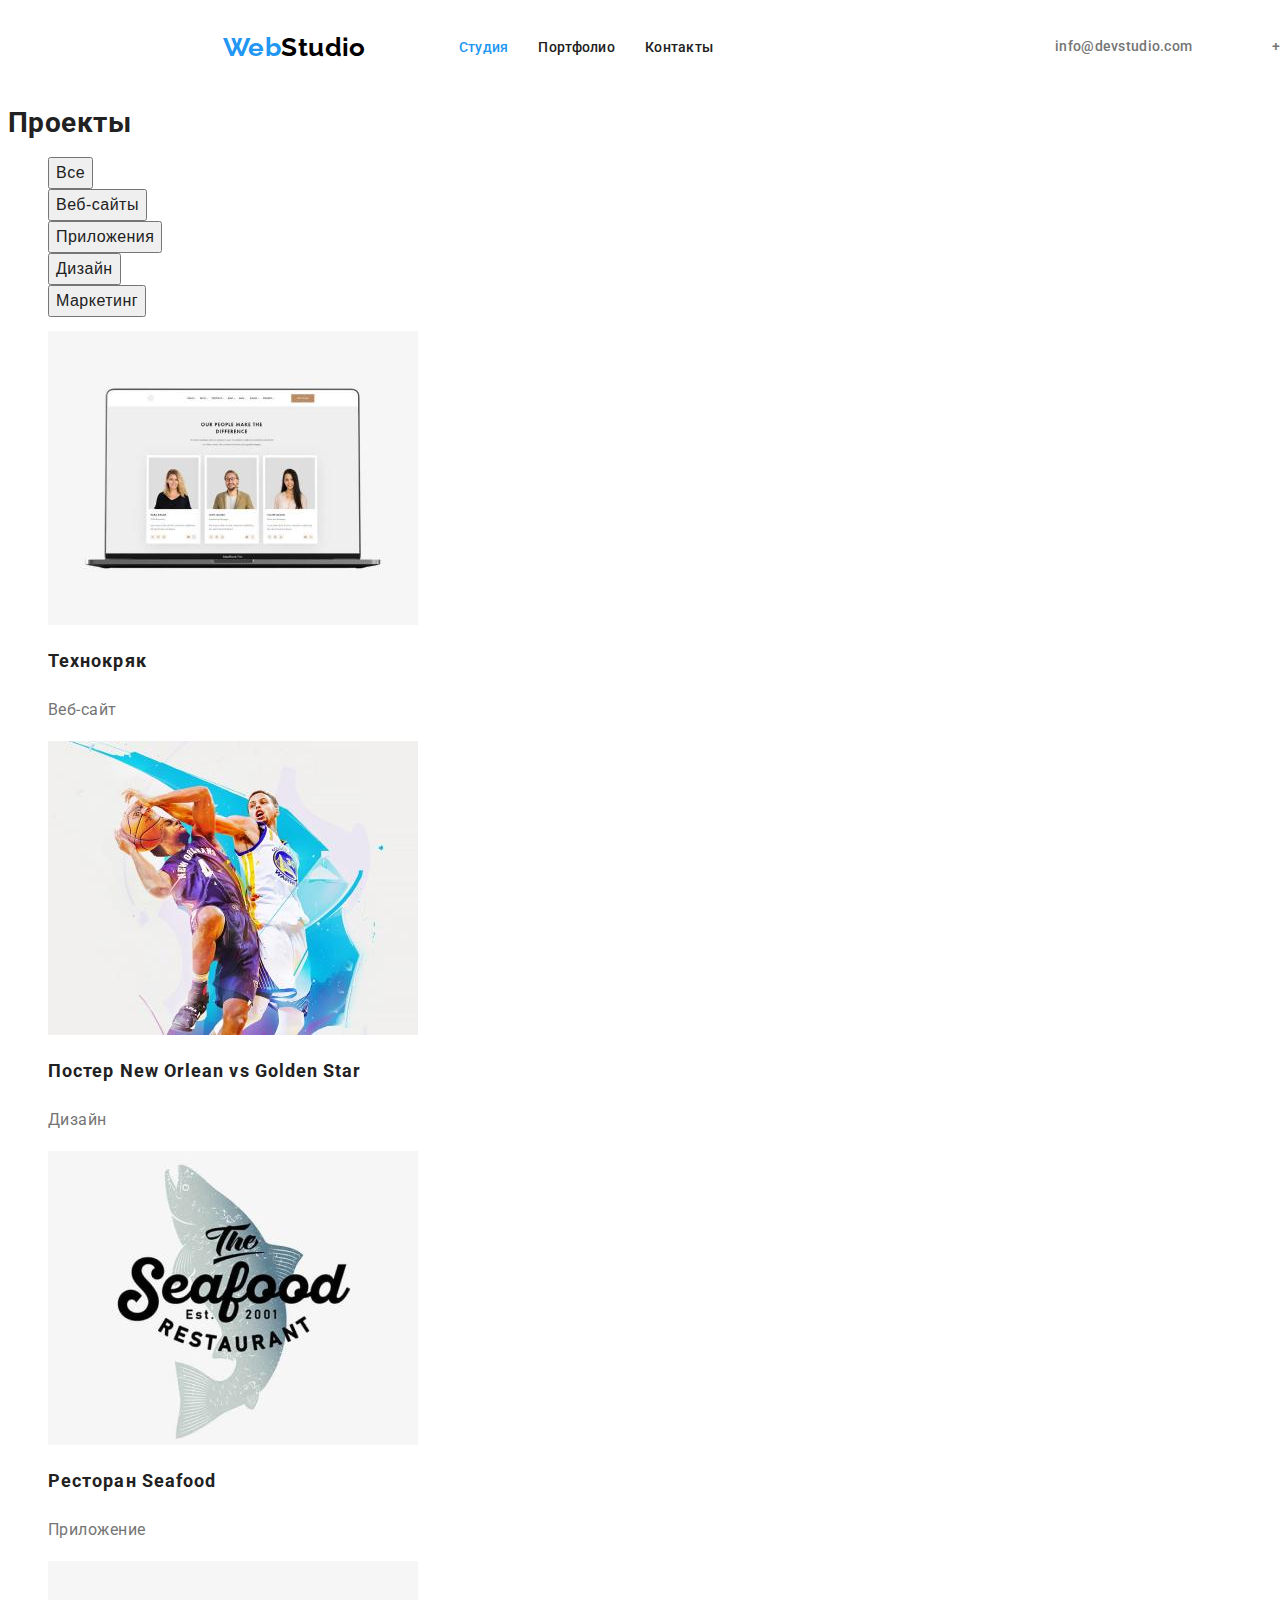
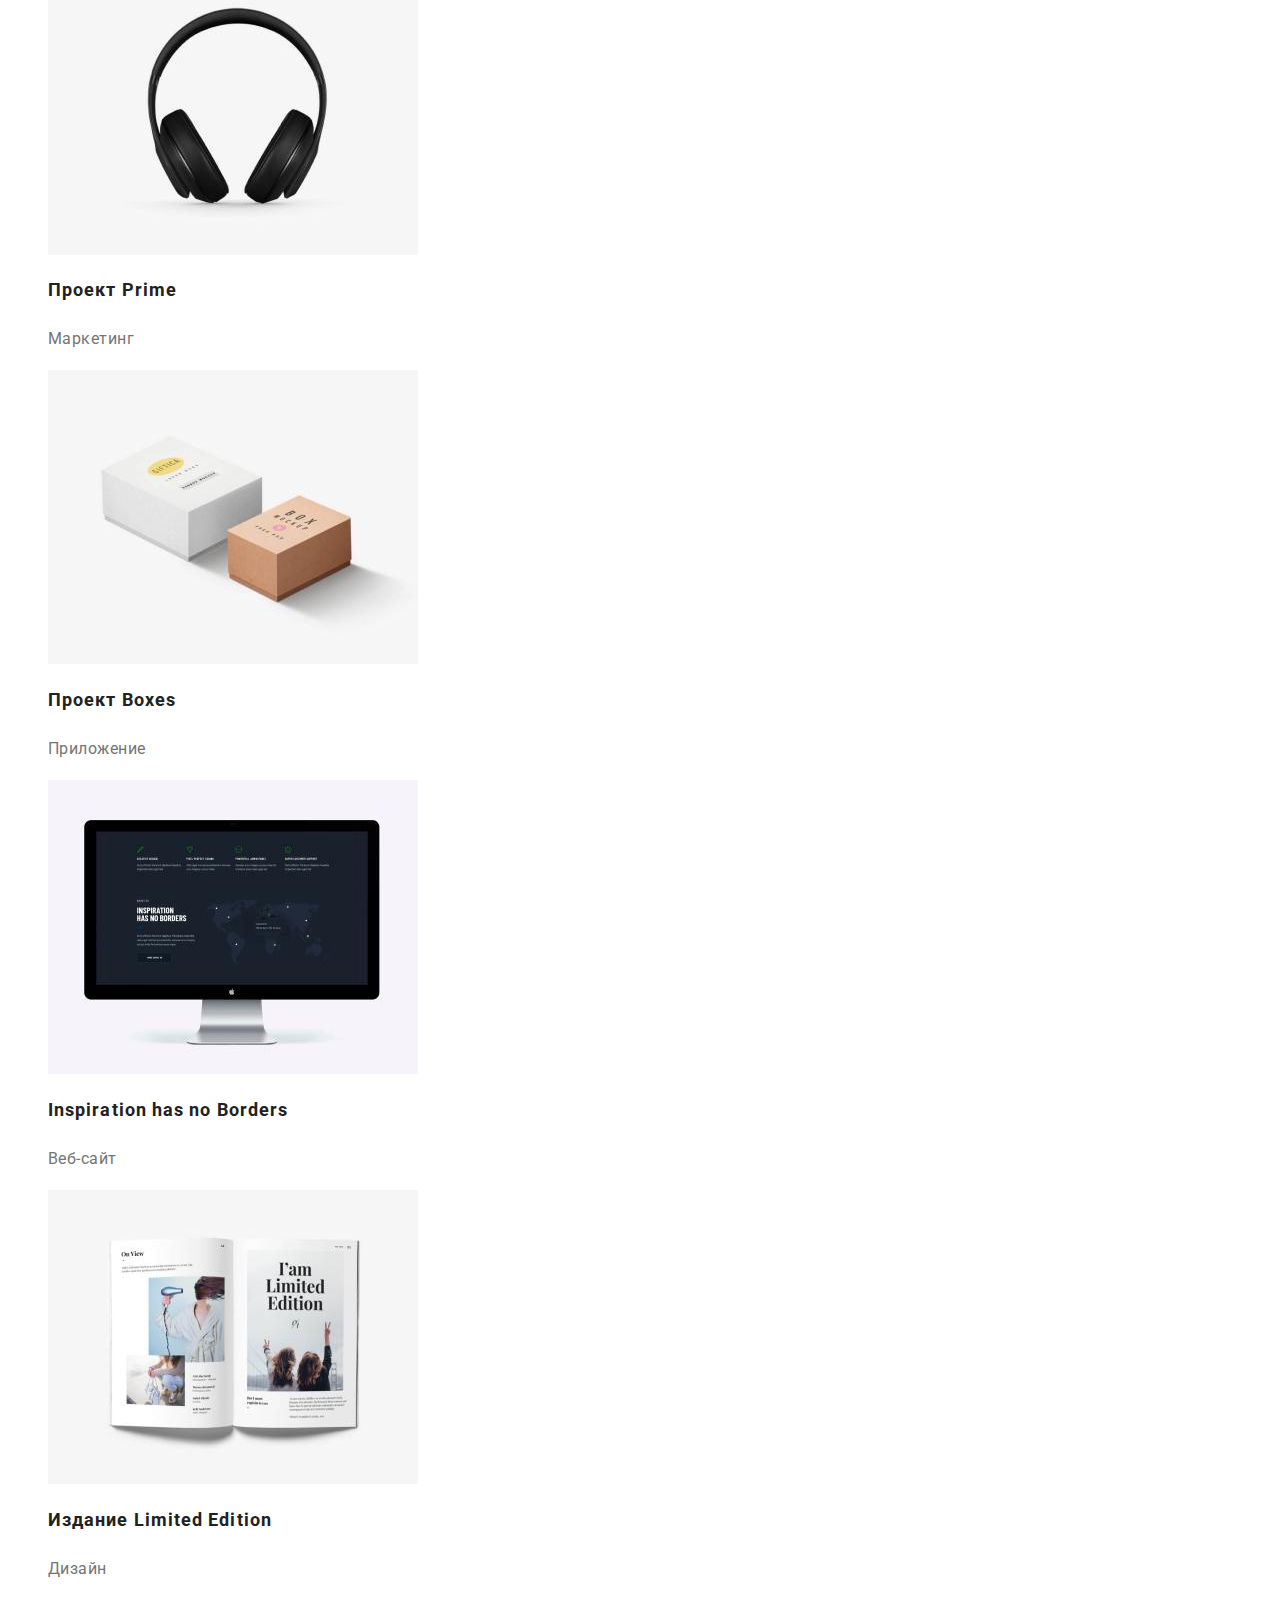
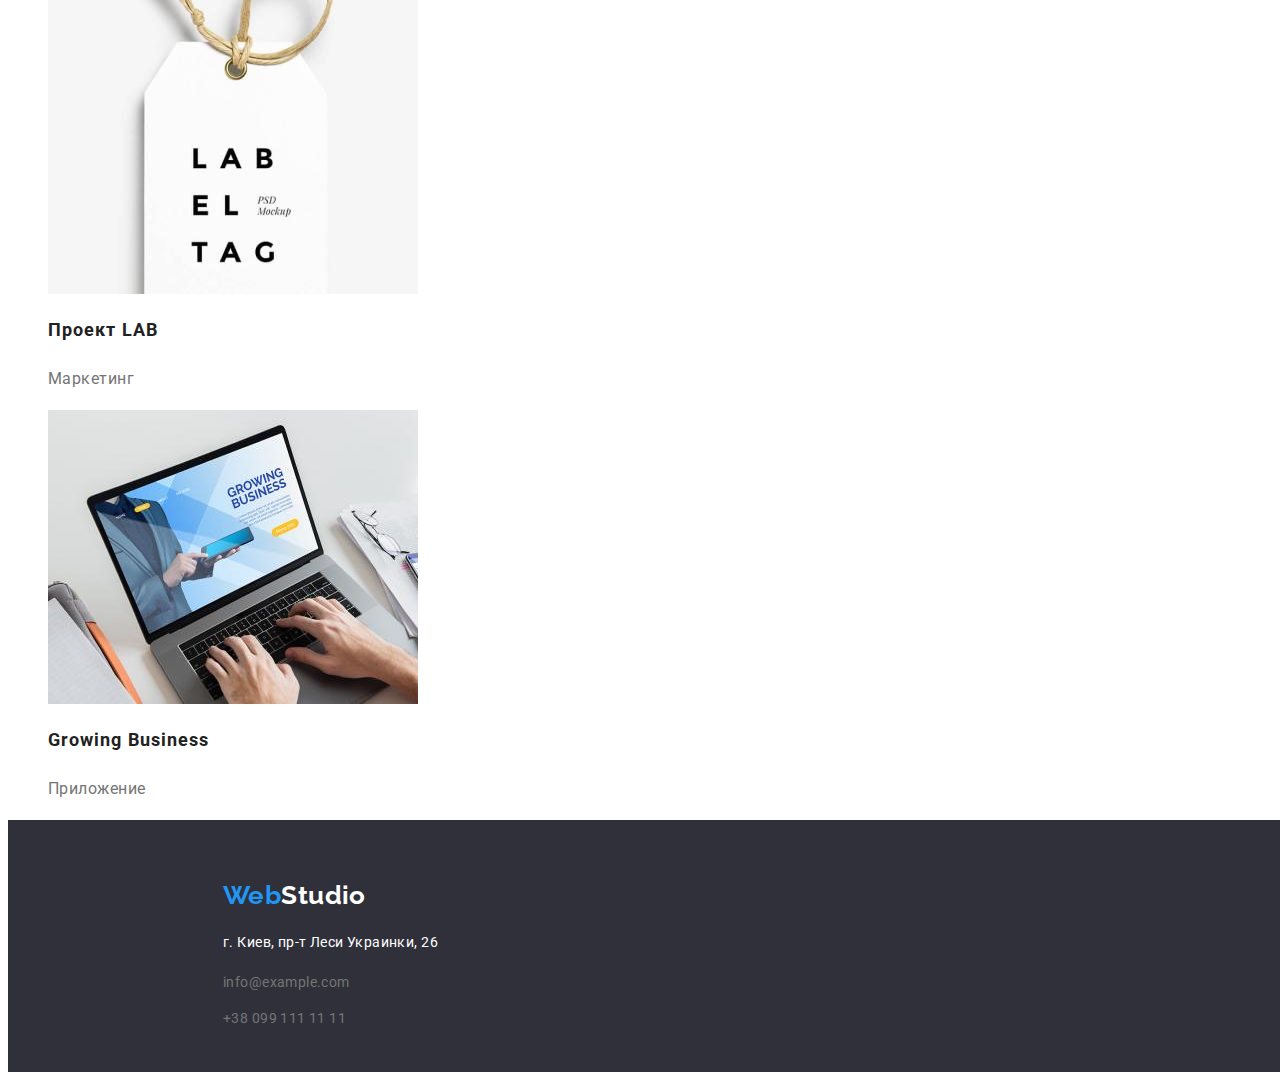
==== portfolio.html @ 612ca6df "Стилизует страницу Студия" ====
<!DOCTYPE html>
<html lang="ru">
  <head>
    <meta charset="UTF-8" />
    <meta http-equiv="X-UA-Compatible" content="IE=edge" />
    <meta name="viewport" content="width=device-width, initial-scale=1.0" />
    <title>Document</title>
    <link
      href="https://fonts.googleapis.com/css2?family=Raleway:wght@700&family=Roboto:wght@400;500;700;900&display=swap"
      rel="stylesheet"
    />
    <link rel="stylesheet" href="./css/styles.css" />
  </head>

  <body>
    <!--Шапка-->
    <header class="header">
      <div class="container">
        <nav class="nav-container">
          <a class="logo logo-header" href="./index.html"> Web<span>Studio</span></a>
          <ul class="site-nav">
            <li class="item">
              <a style="color: #2196f3" href="./index.html" class="link-nav">Студия</a>
            </li>
            <li class="item"><a href="./portfolio.html" class="link-nav">Портфолио</a></li>
            <li class="item"><a href="" class="link-nav">Контакты</a></li>
          </ul>
        </nav>

        <ul class="link">
          <li class="item">
            <a href="mailto:info@devstudio.com" class="address">info@devstudio.com</a>
          </li>
          <li class="item"><a href="tel:+380961111111" class="address">+38 096 111 11 11</a></li>
        </ul>
      </div>
    </header>

    <main>
      <!-- Тело -->
      <section class="project-buttons">
        <h1>Проекты</h1>
        <ul class="buttons-list">
          <li><button type="button" class="button">Все</button></li>
          <li><button type="button" class="button">Веб-сайты</button></li>
          <li><button type="button" class="button">Приложения</button></li>
          <li><button type="button" class="button">Дизайн</button></li>
          <li><button type="button" class="button">Маркетинг</button></li>
        </ul>

        <ul class="project-list">
          <li>
            <a href=""
              ><img src="./images/technokryak.jpg" alt="ноутбук" width="370" />
              <h2 class="title">Технокряк</h2>
              <p class="meaning">Веб-сайт</p>
            </a>
          </li>
          <li>
            <a href=""
              ><img src="./images/poster.jpg" alt="баскетболисты" width="370" />
              <h2 class="title">Постер New Orlean vs Golden Star</h2>
              <p class="meaning">Дизайн</p>
            </a>
          </li>
          <li>
            <a href=""
              ><img src="./images/restorant-seafood.jpg" alt="логотип Seafood" width="370" />
              <h2 class="title">Ресторан Seafood</h2>
              <p class="meaning">Приложение</p>
            </a>
          </li>
          <li>
            <a href=""
              ><img src="./images/project-prime.jpg" alt="наушники" width="370" />
              <h2 class="title">Проект Prime</h2>
              <p class="meaning">Маркетинг</p>
            </a>
          </li>
          <li>
            <a href=""
              ><img src="./images/project-boxes.jpg" alt="две коробочки" width="370" />
              <h2 class="title">Проект Boxes</h2>
              <p class="meaning">Приложение</p>
            </a>
          </li>
          <li>
            <a href=""
              ><img src="./images/inspiration-has-no-borders.jpg" alt="iMac" width="370" />
              <h2 class="title">Inspiration has no Borders</h2>
              <p class="meaning">Веб-сайт</p>
            </a>
          </li>
          <li>
            <a href=""
              ><img src="./images/limited-edition.jpg" alt="книжка" width="370" />
              <h2 class="title">Издание Limited Edition</h2>
              <p class="meaning">Дизайн</p>
            </a>
          </li>
          <li>
            <a href=""
              ><img src="./images/project-lab.jpg" alt="бирка на шнурке" width="370" />
              <h2 class="title">Проект LAB</h2>
              <p class="meaning">Маркетинг</p>
            </a>
          </li>
          <li>
            <a href=""
              ><img src="./images/growing-business.jpg" alt="работа на ноутбуке" width="370" />
              <h2 class="title">Growing Business</h2>
              <p class="meaning">Приложение</p>
            </a>
          </li>
        </ul>
      </section>
    </main>

    <!--Футер-->
    <footer class="footer">
      <div class="container">
        <a class="logo-footer" href="./index.html"> Web<span>Studio</span></a>
        <address>
          <ul class="footer-address">
            <li class="link-footer">
              <a
                href="https://www.google.com.ua/maps/place/%D0%B1%D1%83%D0%BB.+%D0%9B%D0%B5%D1%81%D0%B8+%D0%A3%D0%BA%D1%80%D0%B0%D0%B8%D0%BD%D0%BA%D0%B8,+26,+%D0%9A%D0%B8%D0%B5%D0%B2,+02000/@50.4265294,30.5389544,17z/data=!4m13!1m7!3m6!1s0x40d4cf0e033ecbe9:0x57a4dffefec77da0!2z0LHRg9C7LiDQm9C10YHQuCDQo9C60YDQsNC40L3QutC4LCAyNiwg0JrQuNC10LIsIDAyMDAw!3b1!8m2!3d50.4265807!4d30.5383859!3m4!1s0x40d4cf0e033ecbe9:0x57a4dffefec77da0!8m2!3d50.4265807!4d30.5383859?hl=ru&authuser=0"
                class="address-link"
                >г. Киев, пр-т Леси Украинки, 26
              </a>
            </li>
            <li class="link-footer">
              <a href="mailto:info@example.com" class="address">info@example.com</a>
            </li>
            <li class="link-footer">
              <a href="tel:+380991111111" class="address">+38 099 111 11 11</a>
            </li>
          </ul>
        </address>
      </div>
    </footer>
  </body>
</html>
---- css/styles.css ----
/* Prymery background color #e5e5e5 */
/* secondary background color #F5F4FA */
/* Titltle color #212121*/
/* Secondary color #757575 */
/* acсent color #2196F3 */
/* color white #ffffff */

:root {
  --background-color: #ffffff;
  --secondary-background-color: #f5f4fa;
  --background-footer-color: #2f303a;
  --title-color: #212121;
  --secondary-text-color: #757575;
  --accent-color: #2196f3;
  --black-logo-color: #000000;
}

body {
  width: 1600px;

  background-color: var(--background-color);
  color: var(--title-color);
  font-family: Roboto, sans-serif;
  font-size: 14px;
  letter-spacing: 0.03em;
}

ul {
  list-style: none;
}
a {
  text-decoration: none;
}
.container {
  width: 1200px;
  height: 100%;
  margin-right: auto;
  margin-left: auto;
}

/* Шапка */
.header {
  background-color: var(--background-color);
}
.header .container {
  display: flex;
  align-items: center;
}
.nav-container {
  display: flex;
}

.logo,
.logo-footer {
  color: var(--accent-color);
  font-family: Raleway;
  font-style: normal;
  font-weight: bold;
  font-size: 26px;
  line-height: 1.19;
}
.logo-header {
  display: block;
  margin: 24px 0 24px 15px;
}
.logo span {
  color: var(--black-logo-color);
}

/* Ссылки */
.site-nav {
  display: flex;
  align-items: center;
  padding: 0;
  margin-left: 93px;
}

/* Алтернативный вариант: .site-nav .item + .item { 
  margin-left 50px}
  применится margin-left
  только к тем, у кого есть сосед сверху в списке
  */

/* Применяется ко всему списку кроме последнего */
.site-nav .item:not(:last-child) {
  margin-right: 50px;
}
.site-nav .link-nav {
  color: var(--title-color);
  font-weight: 500;
  font-size: 14px;
  line-height: 1.14;
  letter-spacing: 0.02em;
}
.site-nav .link-nav:hover,
.site-nav .link-nav:focus {
  color: var(--accent-color);
}

/* Контакты */
.link {
  display: flex;
  padding-left: 0px;
  margin-left: auto;
  margin-right: 15px;
}

.link .item + .item {
  margin-left: 50px;
}

.link .address {
  display: block;
  color: var(--secondary-text-color);
  font-weight: 500;
  font-size: 14px;
  line-height: 1.14;
  letter-spacing: 0.02em;
}
.link .address:hover,
.link .address:focus {
  color: var(--accent-color);
}

/* Main СТУДИЯ */

/* Герой */
.hero {
  background-color: var(--background-footer-color);
  height: 600px;
}

.hero-text {
  display: block;
  margin: 0;
  padding-top: 200px;
  color: var(--background-color);
  font-weight: 900;
  font-size: 44px;
  line-height: 1.36;
  text-align: center;
  letter-spacing: 0.06em;
  text-transform: uppercase;
}
.hero .button {
  display: block;
  border: 0;
  padding: 10px 29px 10px 29px;
  margin-top: 30px;
  margin-left: auto;
  margin-right: auto;
  border-radius: 4px;
  background-color: var(--accent-color);
  color: var(--background-color);
  font-weight: bold;
  font-size: 16px;
  line-height: 1.87;
  display: flex;
  align-items: center;
  text-align: center;
  letter-spacing: 0.06em;
  cursor: pointer;
}

/* Особенности */
.peculiarities .container {
  display: flex;
  flex-wrap: wrap;
}
.hidden-title {
  margin-left: auto;
  margin-right: auto;
}
.container .card-set {
  display: flex;
  padding: 0;
  margin-left: 15px;
  margin-right: 15px;
  margin-top: 0;
  margin-bottom: 0;
}
.container .item:not(:last-child) {
  margin-right: 30px;
}

.peculiarities .peculiarities-title {
  color: var(--title-color);
  font-weight: bold;
  line-height: 1.14;
  text-transform: uppercase;
}
.peculiarities .peculiarities-description {
  color: var(--secondary-text-color);
  line-height: 1.71;
}

/* Чем мы занимаемся */

.our-work .container {
  display: flex;
  flex-wrap: wrap;
  margin-top: 94px;
}
.container .work-card {
  display: flex;
  padding: 0;
  margin: 0 15px 0 15px;
}
.title-work {
  margin: 0;
  margin-left: auto;
  margin-right: auto;
}
.work-card .item {
  margin-top: 50px;
}
.work-card .item:not(:last-child) {
  margin-right: 30px;
}
.our-work .title-work,
.our-team .title {
  color: var(--title-color);
  font-weight: bold;
  font-size: 36px;
  line-height: 1.16;
  text-align: center;
}
/* Наша команда */
.our-team {
  height: 648px;
  background-color: var(--secondary-background-color);
}

.our-team .container {
  margin-top: 94px;
  display: flex;
  flex-wrap: wrap;
}
.container .title {
  padding-top: 94px;
  margin: 0;
  margin-left: auto;
  margin-right: auto;
}
.container .team-card {
  display: flex;
  padding: 0;
  margin: 50px 15px 0 15px;
}
.team-card .item:not(:last-child) {
  margin-right: 30px;
}
.our-team .name {
  color: var(--title-color);
  font-weight: 500;
  font-size: 16px;
  line-height: 1.18;
  text-align: center;
}
.our-team .position {
  color: var(--secondary-text-color);
  font-size: 16px;
  line-height: 1.18;
  text-align: center;
}

/* Main  ПОРТФОЛИО */
.buttons-list .button {
  color: var(--title-color);
  font-weight: 500;
  font-size: 16px;
  line-height: 1.62;
  text-align: center;
  letter-spacing: 0.03em;
  cursor: pointer;
}
.buttons-list .button:hover,
.buttons-list .button:focus {
  background-color: var(--accent-color);
  color: var(--white-color);
}
.project-list .title {
  color: var(--title-color);
  font-weight: bold;
  font-size: 18px;
  line-height: 2;
  letter-spacing: 0.06em;
}
.project-list .meaning {
  color: var(--secondary-text-color);
  font-size: 16px;
  line-height: 1.87;
  letter-spacing: 0.03em;
}
/* Футер */

footer {
  height: 252px;
  background-color: var(--background-footer-color);
}

.logo-footer {
  display: block;
  padding-top: 60px;
  margin-top: 0;
  margin-left: 15px;
  margin-right: auto;
}
.footer-address {
  padding: 0;
  margin-top: 20px;
  margin-left: 15px;
  margin-right: 0;
  margin-bottom: 60px;
}
.footer-address .link-footer:not(:first-child) {
  padding-top: 20px;
}

.logo-footer span {
  color: var(--background-color);
}
.address-link {
  color: var(--background-color);
  font-style: normal;
  line-height: 1.71;
}
.address-link:hover,
.address-link:focus {
  color: var(--accent-color);
}
.footer .address {
  color: var(--secondary-text-color);
  font-style: normal;
  line-height: 1.71px;
}
.footer .address:hover,
.footer .address:focus {
  color: var(--accent-color);
}
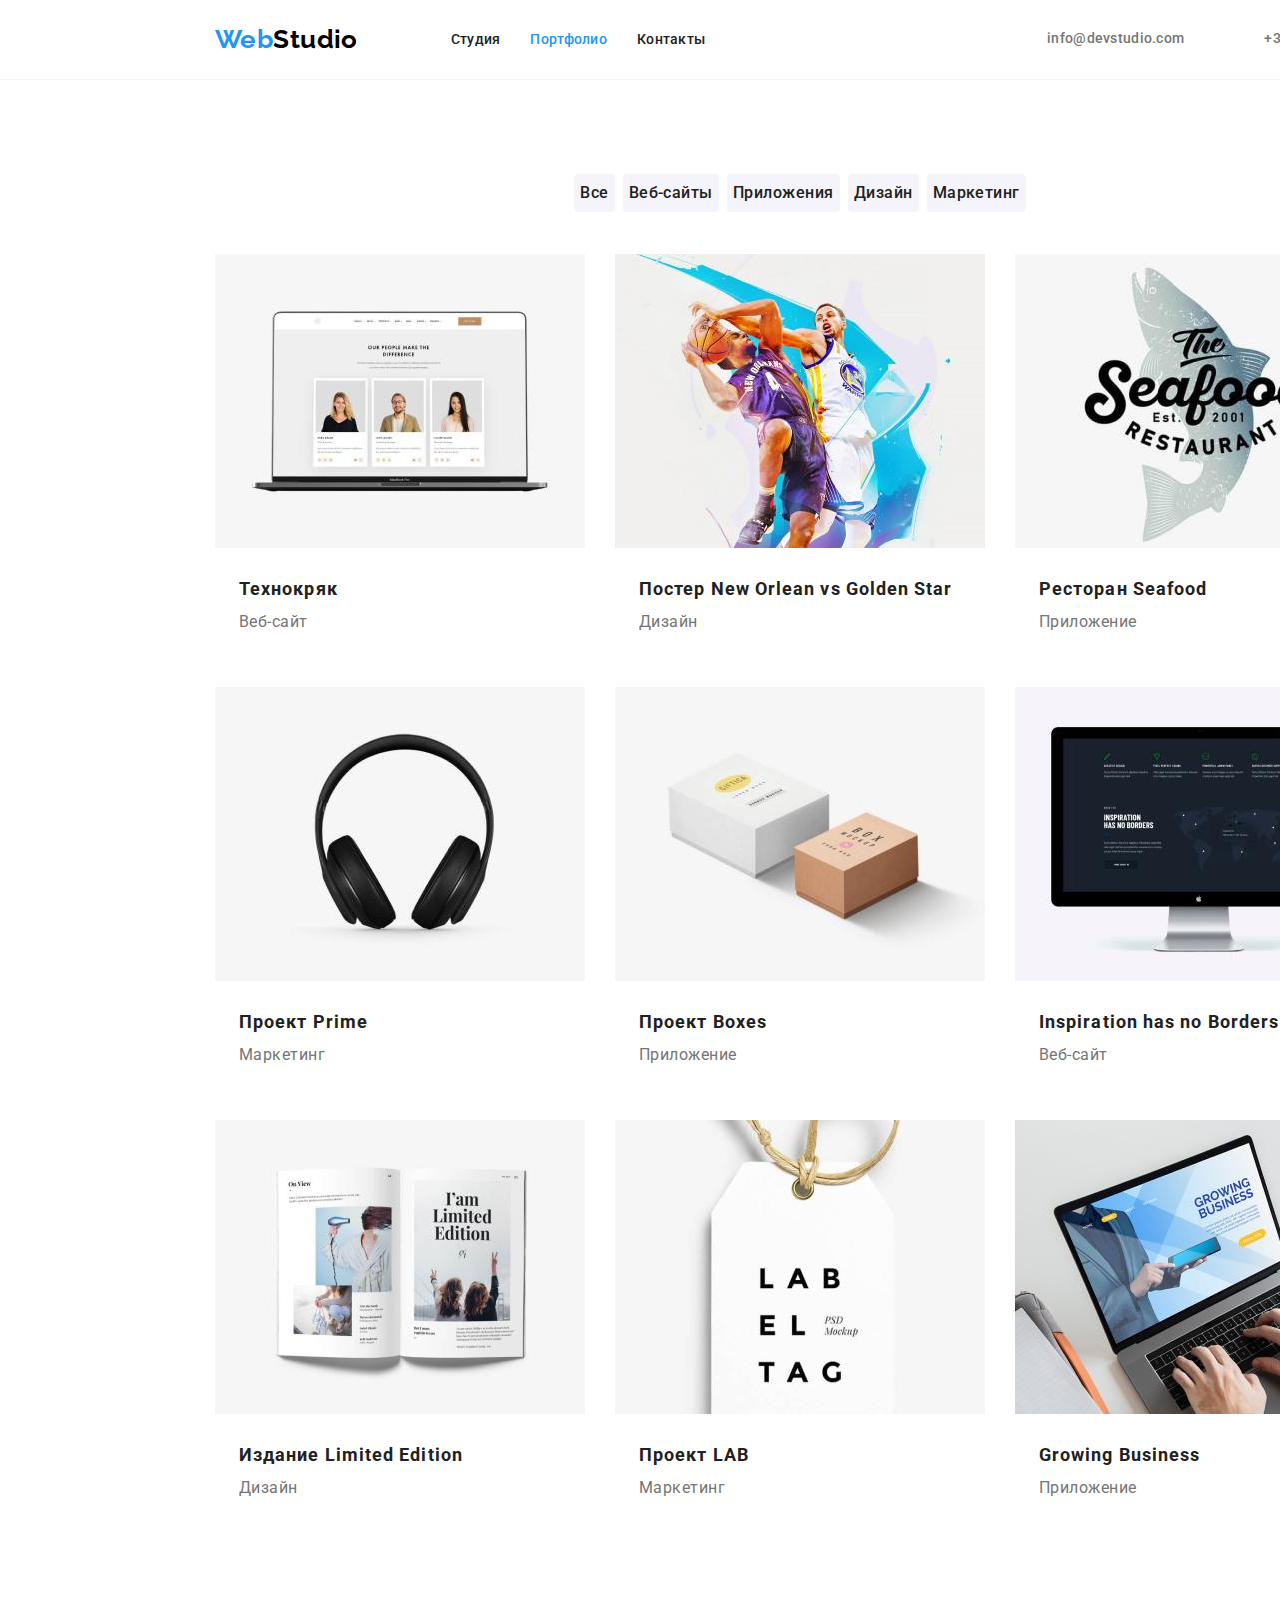
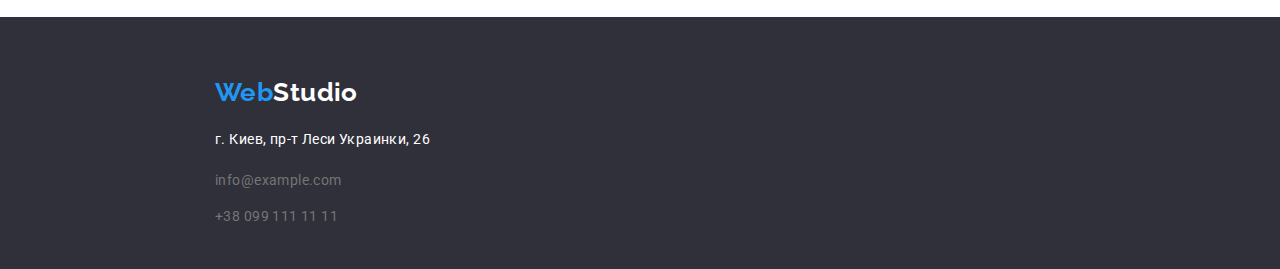
==== commit 65bdee2d: "Добавляет стили на странице Портфолио" ====
--- a/portfolio.html
+++ b/portfolio.html
@@ -8,6 +8,10 @@
     <link
       href="https://fonts.googleapis.com/css2?family=Raleway:wght@700&family=Roboto:wght@400;500;700;900&display=swap"
       rel="stylesheet"
+    />
+    <link
+      rel="stylesheet"
+      href="https://cdnjs.cloudflare.com/ajax/libs/modern-normalize/1.0.0/modern-normalize.min.css"
     />
     <link rel="stylesheet" href="./css/styles.css" />
   </head>
@@ -20,9 +24,11 @@
           <a class="logo logo-header" href="./index.html"> Web<span>Studio</span></a>
           <ul class="site-nav">
             <li class="item">
-              <a style="color: #2196f3" href="./index.html" class="link-nav">Студия</a>
+              <a href="./index.html" class="link-nav">Студия</a>
             </li>
-            <li class="item"><a href="./portfolio.html" class="link-nav">Портфолио</a></li>
+            <li class="item">
+              <a style="color: #2196f3" href="./portfolio.html" class="link-nav">Портфолио</a>
+            </li>
             <li class="item"><a href="" class="link-nav">Контакты</a></li>
           </ul>
         </nav>
@@ -39,80 +45,93 @@
     <main>
       <!-- Тело -->
       <section class="project-buttons">
-        <h1>Проекты</h1>
-        <ul class="buttons-list">
-          <li><button type="button" class="button">Все</button></li>
-          <li><button type="button" class="button">Веб-сайты</button></li>
-          <li><button type="button" class="button">Приложения</button></li>
-          <li><button type="button" class="button">Дизайн</button></li>
-          <li><button type="button" class="button">Маркетинг</button></li>
-        </ul>
+        <div class="container">
+          <!-- Фильтр -->
 
-        <ul class="project-list">
-          <li>
-            <a href=""
-              ><img src="./images/technokryak.jpg" alt="ноутбук" width="370" />
-              <h2 class="title">Технокряк</h2>
-              <p class="meaning">Веб-сайт</p>
-            </a>
-          </li>
-          <li>
-            <a href=""
-              ><img src="./images/poster.jpg" alt="баскетболисты" width="370" />
-              <h2 class="title">Постер New Orlean vs Golden Star</h2>
-              <p class="meaning">Дизайн</p>
-            </a>
-          </li>
-          <li>
-            <a href=""
-              ><img src="./images/restorant-seafood.jpg" alt="логотип Seafood" width="370" />
-              <h2 class="title">Ресторан Seafood</h2>
-              <p class="meaning">Приложение</p>
-            </a>
-          </li>
-          <li>
-            <a href=""
-              ><img src="./images/project-prime.jpg" alt="наушники" width="370" />
-              <h2 class="title">Проект Prime</h2>
-              <p class="meaning">Маркетинг</p>
-            </a>
-          </li>
-          <li>
-            <a href=""
-              ><img src="./images/project-boxes.jpg" alt="две коробочки" width="370" />
-              <h2 class="title">Проект Boxes</h2>
-              <p class="meaning">Приложение</p>
-            </a>
-          </li>
-          <li>
-            <a href=""
-              ><img src="./images/inspiration-has-no-borders.jpg" alt="iMac" width="370" />
-              <h2 class="title">Inspiration has no Borders</h2>
-              <p class="meaning">Веб-сайт</p>
-            </a>
-          </li>
-          <li>
-            <a href=""
-              ><img src="./images/limited-edition.jpg" alt="книжка" width="370" />
-              <h2 class="title">Издание Limited Edition</h2>
-              <p class="meaning">Дизайн</p>
-            </a>
-          </li>
-          <li>
-            <a href=""
-              ><img src="./images/project-lab.jpg" alt="бирка на шнурке" width="370" />
-              <h2 class="title">Проект LAB</h2>
-              <p class="meaning">Маркетинг</p>
-            </a>
-          </li>
-          <li>
-            <a href=""
-              ><img src="./images/growing-business.jpg" alt="работа на ноутбуке" width="370" />
-              <h2 class="title">Growing Business</h2>
-              <p class="meaning">Приложение</p>
-            </a>
-          </li>
-        </ul>
+          <!-- <h1 class="project-text">Проекты</h1> -->
+          <ul class="buttons-list">
+            <li class="project-link"><button type="button" class="button">Все</button></li>
+            <li class="project-link"><button type="button" class="button">Веб-сайты</button></li>
+            <li class="project-link"><button type="button" class="button">Приложения</button></li>
+            <li class="project-link"><button type="button" class="button">Дизайн</button></li>
+            <li class="project-link"><button type="button" class="button">Маркетинг</button></li>
+          </ul>
+
+          <!-- Проекты -->
+          <ul class="project-list">
+            <li class="example-project">
+              <a href=""
+                ><img src="./images/technokryak.jpg" alt="ноутбук" width="370" />
+                <h2 class="title">Технокряк</h2>
+                <p class="meaning">Веб-сайт</p>
+              </a>
+            </li>
+
+            <li class="example-project">
+              <a href=""
+                ><img src="./images/poster.jpg" alt="баскетболисты" width="370" />
+                <h2 class="title">Постер New Orlean vs Golden Star</h2>
+                <p class="meaning">Дизайн</p>
+              </a>
+            </li>
+
+            <li class="example-project">
+              <a href=""
+                ><img src="./images/restorant-seafood.jpg" alt="логотип Seafood" width="370" />
+                <h2 class="title">Ресторан Seafood</h2>
+                <p class="meaning">Приложение</p>
+              </a>
+            </li>
+
+            <li class="example-project">
+              <a href=""
+                ><img src="./images/project-prime.jpg" alt="наушники" width="370" />
+                <h2 class="title">Проект Prime</h2>
+                <p class="meaning">Маркетинг</p>
+              </a>
+            </li>
+
+            <li class="example-project">
+              <a href=""
+                ><img src="./images/project-boxes.jpg" alt="две коробочки" width="370" />
+                <h2 class="title">Проект Boxes</h2>
+                <p class="meaning">Приложение</p>
+              </a>
+            </li>
+
+            <li class="example-project">
+              <a href=""
+                ><img src="./images/inspiration-has-no-borders.jpg" alt="iMac" width="370" />
+                <h2 class="title">Inspiration has no Borders</h2>
+                <p class="meaning">Веб-сайт</p>
+              </a>
+            </li>
+
+            <li class="example-project">
+              <a href=""
+                ><img src="./images/limited-edition.jpg" alt="книжка" width="370" />
+                <h2 class="title">Издание Limited Edition</h2>
+                <p class="meaning">Дизайн</p>
+              </a>
+            </li>
+
+            <li class="example-project">
+              <a href=""
+                ><img src="./images/project-lab.jpg" alt="бирка на шнурке" width="370" />
+                <h2 class="title">Проект LAB</h2>
+                <p class="meaning">Маркетинг</p>
+              </a>
+            </li>
+
+            <li class="example-project">
+              <a href=""
+                ><img src="./images/growing-business.jpg" alt="работа на ноутбуке" width="370" />
+                <h2 class="title">Growing Business</h2>
+                <p class="meaning">Приложение</p>
+              </a>
+            </li>
+          </ul>
+        </div>
       </section>
     </main>
 
--- a/css/styles.css
+++ b/css/styles.css
@@ -41,6 +41,7 @@
 /* Шапка */
 .header {
   background-color: var(--background-color);
+  border-bottom: 1px solid var(--secondary-background-color);
 }
 .header .container {
   display: flex;
@@ -218,7 +219,7 @@
   margin-right: 30px;
 }
 .our-work .title-work,
-.our-team .title {
+.our-team .title-team {
   color: var(--title-color);
   font-weight: bold;
   font-size: 36px;
@@ -236,7 +237,7 @@
   display: flex;
   flex-wrap: wrap;
 }
-.container .title {
+.container .title-team {
   padding-top: 94px;
   margin: 0;
   margin-left: auto;
@@ -265,8 +266,36 @@
 }
 
 /* Main  ПОРТФОЛИО */
+
+/* Фильтр */
+.project-buttons .container {
+  display: flex;
+  flex-wrap: wrap;
+  margin-top: 94px;
+  margin-bottom: 94px;
+}
+
+.container .buttons-list {
+  display: flex;
+  padding: 0;
+  margin-top: 0;
+  margin-bottom: 0;
+  margin-left: auto;
+  margin-right: auto;
+}
 .buttons-list .button {
-  color: var(--title-color);
+  display: block;
+  border: 0;
+  border-radius: 4px;
+  padding-top: 6px;
+  padding-bottom: 6px;
+}
+.buttons-list .project-link:not(:last-child) {
+  margin-right: 8px;
+}
+.buttons-list .button {
+  color: var(--title-color);
+  background-color: var(--secondary-background-color);
   font-weight: 500;
   font-size: 16px;
   line-height: 1.62;
@@ -277,16 +306,40 @@
 .buttons-list .button:hover,
 .buttons-list .button:focus {
   background-color: var(--accent-color);
-  color: var(--white-color);
-}
+  color: var(--background-color);
+}
+/* Проекты */
+.container > .project-list {
+  display: flex;
+  flex-wrap: wrap;
+  margin: 0;
+  padding: 0;
+  margin-left: 15px;
+  margin-top: 12px;
+  margin-right: -15px;
+}
+
+.project-list .example-project {
+  margin-right: 30px;
+  margin-top: 30px;
+  flex-basis: calc(100% / 3 - 30px);
+}
+
 .project-list .title {
+  margin: 0;
+  margin-top: 20px;
+  margin-left: 24px;
   color: var(--title-color);
   font-weight: bold;
   font-size: 18px;
   line-height: 2;
   letter-spacing: 0.06em;
 }
+
 .project-list .meaning {
+  margin: 0;
+  margin-bottom: 20px;
+  margin-left: 24px;
   color: var(--secondary-text-color);
   font-size: 16px;
   line-height: 1.87;
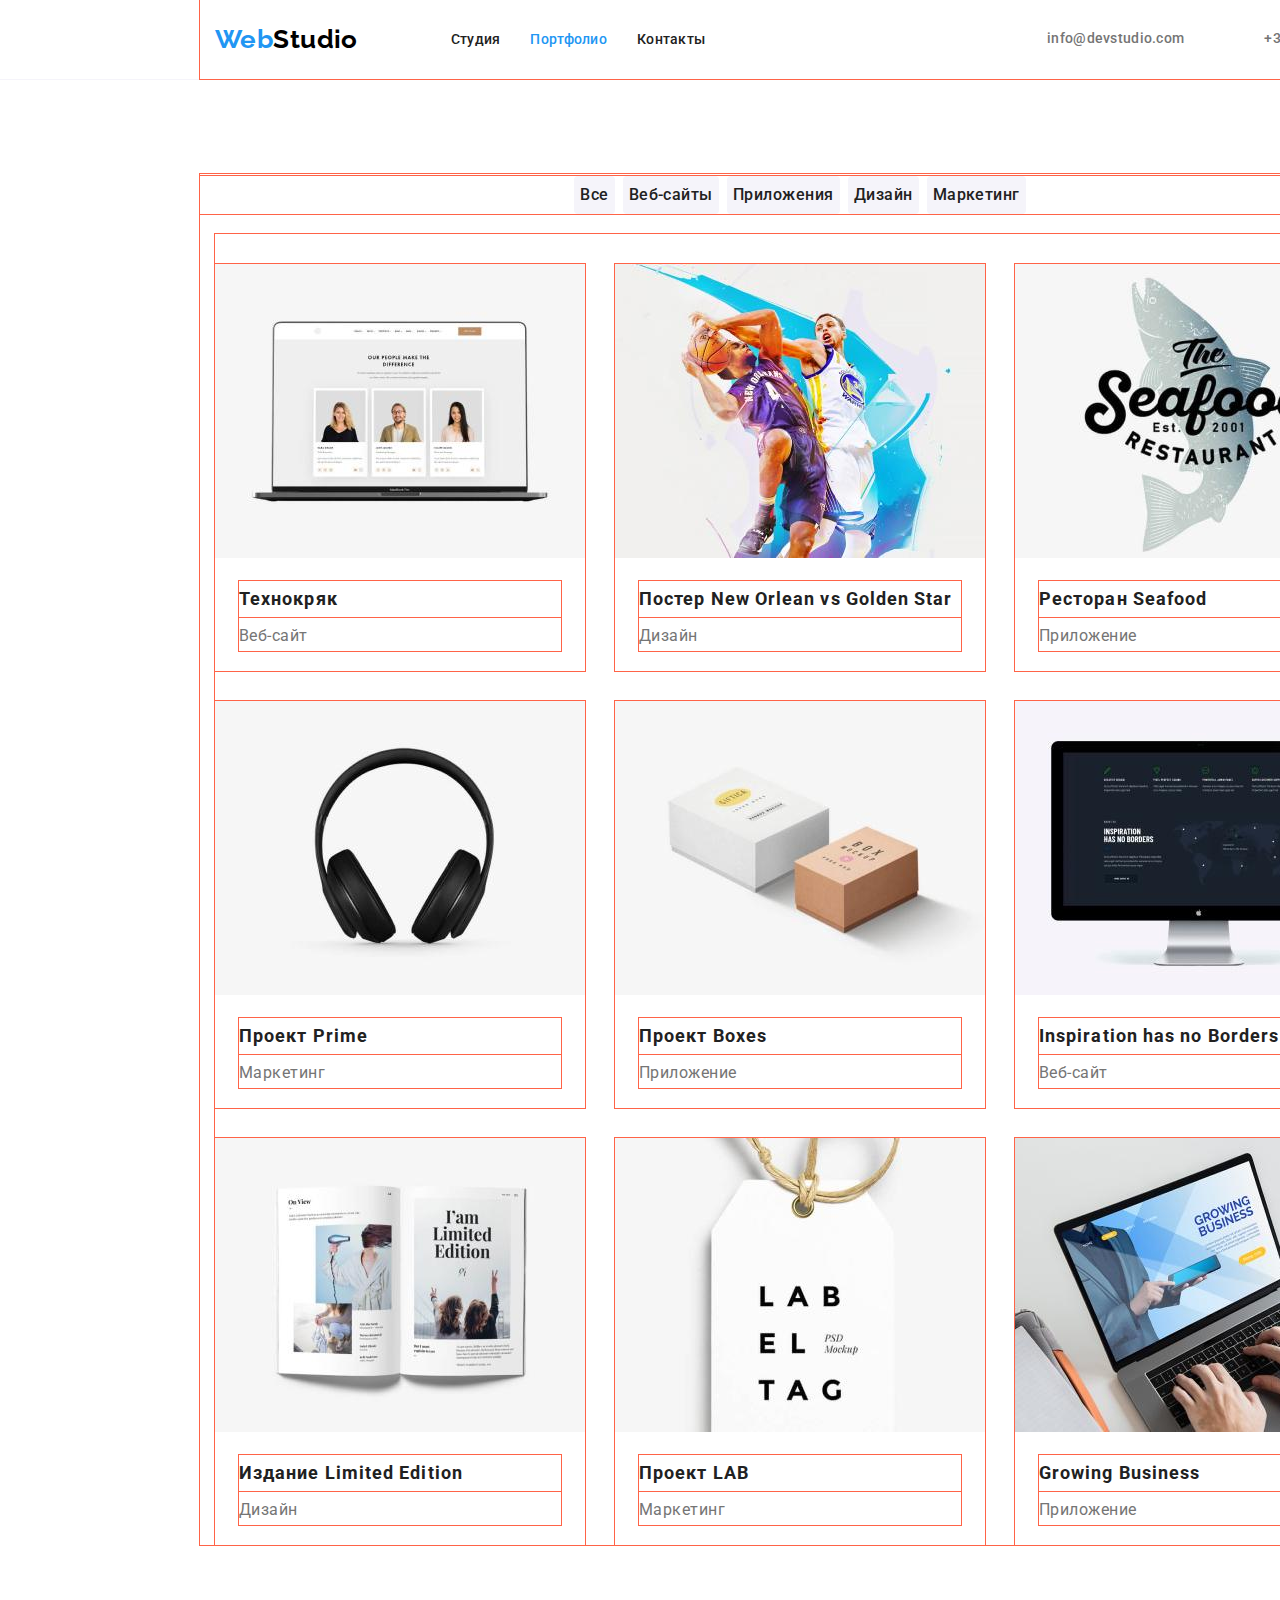
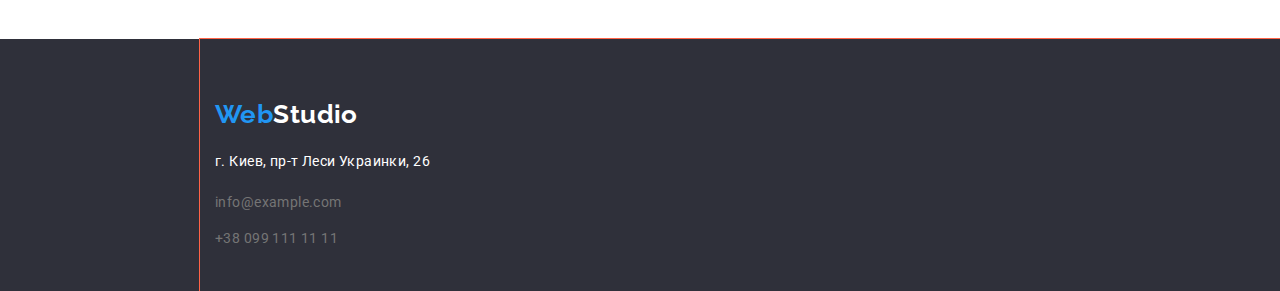
==== commit ac5665a8: "Добавляет div на странице Портфолио" ====
--- a/portfolio.html
+++ b/portfolio.html
@@ -49,85 +49,105 @@
           <!-- Фильтр -->
 
           <!-- <h1 class="project-text">Проекты</h1> -->
-          <ul class="buttons-list">
-            <li class="project-link"><button type="button" class="button">Все</button></li>
-            <li class="project-link"><button type="button" class="button">Веб-сайты</button></li>
-            <li class="project-link"><button type="button" class="button">Приложения</button></li>
-            <li class="project-link"><button type="button" class="button">Дизайн</button></li>
-            <li class="project-link"><button type="button" class="button">Маркетинг</button></li>
-          </ul>
+          <div class="buttons-container">
+            <ul class="buttons-list">
+              <li class="project-link"><button type="button" class="button">Все</button></li>
+              <li class="project-link"><button type="button" class="button">Веб-сайты</button></li>
+              <li class="project-link"><button type="button" class="button">Приложения</button></li>
+              <li class="project-link"><button type="button" class="button">Дизайн</button></li>
+              <li class="project-link"><button type="button" class="button">Маркетинг</button></li>
+            </ul>
+          </div>
 
           <!-- Проекты -->
           <ul class="project-list">
             <li class="example-project">
               <a href=""
                 ><img src="./images/technokryak.jpg" alt="ноутбук" width="370" />
-                <h2 class="title">Технокряк</h2>
-                <p class="meaning">Веб-сайт</p>
+                <div class="object-text">
+                  <h2 class="title">Технокряк</h2>
+                  <p class="meaning">Веб-сайт</p>
+                </div>
               </a>
             </li>
 
             <li class="example-project">
               <a href=""
                 ><img src="./images/poster.jpg" alt="баскетболисты" width="370" />
-                <h2 class="title">Постер New Orlean vs Golden Star</h2>
-                <p class="meaning">Дизайн</p>
+                <div class="object-text">
+                  <h2 class="title">Постер New Orlean vs Golden Star</h2>
+                  <p class="meaning">Дизайн</p>
+                </div>
               </a>
             </li>
 
             <li class="example-project">
               <a href=""
                 ><img src="./images/restorant-seafood.jpg" alt="логотип Seafood" width="370" />
-                <h2 class="title">Ресторан Seafood</h2>
-                <p class="meaning">Приложение</p>
+                <div class="object-text">
+                  <h2 class="title">Ресторан Seafood</h2>
+                  <p class="meaning">Приложение</p>
+                </div>
               </a>
             </li>
 
             <li class="example-project">
               <a href=""
                 ><img src="./images/project-prime.jpg" alt="наушники" width="370" />
-                <h2 class="title">Проект Prime</h2>
-                <p class="meaning">Маркетинг</p>
+                <div class="object-text">
+                  <h2 class="title">Проект Prime</h2>
+                  <p class="meaning">Маркетинг</p>
+                </div>
               </a>
             </li>
 
             <li class="example-project">
               <a href=""
                 ><img src="./images/project-boxes.jpg" alt="две коробочки" width="370" />
-                <h2 class="title">Проект Boxes</h2>
-                <p class="meaning">Приложение</p>
+                <div class="object-text">
+                  <h2 class="title">Проект Boxes</h2>
+                  <p class="meaning">Приложение</p>
+                </div>
               </a>
             </li>
 
             <li class="example-project">
               <a href=""
                 ><img src="./images/inspiration-has-no-borders.jpg" alt="iMac" width="370" />
-                <h2 class="title">Inspiration has no Borders</h2>
-                <p class="meaning">Веб-сайт</p>
+                <div class="object-text">
+                  <h2 class="title">Inspiration has no Borders</h2>
+                  <p class="meaning">Веб-сайт</p>
+                </div>
               </a>
             </li>
 
             <li class="example-project">
               <a href=""
                 ><img src="./images/limited-edition.jpg" alt="книжка" width="370" />
-                <h2 class="title">Издание Limited Edition</h2>
-                <p class="meaning">Дизайн</p>
+                <div class="object-text">
+                  <h2 class="title">Издание Limited Edition</h2>
+                  <p class="meaning">Дизайн</p>
+                </div>
               </a>
             </li>
 
             <li class="example-project">
               <a href=""
                 ><img src="./images/project-lab.jpg" alt="бирка на шнурке" width="370" />
-                <h2 class="title">Проект LAB</h2>
-                <p class="meaning">Маркетинг</p>
+                <div class="object-text">
+                  <h2 class="title">Проект LAB</h2>
+                  <p class="meaning">Маркетинг</p>
+                </div>
               </a>
             </li>
 
             <li class="example-project">
               <a href=""
                 ><img src="./images/growing-business.jpg" alt="работа на ноутбуке" width="370" />
-                <h2 class="title">Growing Business</h2>
-                <p class="meaning">Приложение</p>
+                <div class="object-text">
+                  <h2 class="title">Growing Business</h2>
+                  <p class="meaning">Приложение</p>
+                </div>
               </a>
             </li>
           </ul>
--- a/css/styles.css
+++ b/css/styles.css
@@ -32,6 +32,7 @@
   text-decoration: none;
 }
 .container {
+  outline: 1px solid tomato;
   width: 1200px;
   height: 100%;
   margin-right: auto;
@@ -275,13 +276,14 @@
   margin-bottom: 94px;
 }
 
-.container .buttons-list {
-  display: flex;
-  padding: 0;
-  margin-top: 0;
-  margin-bottom: 0;
-  margin-left: auto;
-  margin-right: auto;
+.buttons-container .buttons-list {
+  outline: 1px solid tomato;
+  display: flex;
+  justify-content: center;
+  padding: 0;
+  margin-top: 2px;
+  margin-bottom: 8px;
+  width: 1200px;
 }
 .buttons-list .button {
   display: block;
@@ -309,7 +311,8 @@
   color: var(--background-color);
 }
 /* Проекты */
-.container > .project-list {
+.container .project-list {
+  outline: 1px solid tomato;
   display: flex;
   flex-wrap: wrap;
   margin: 0;
@@ -320,15 +323,20 @@
 }
 
 .project-list .example-project {
+  outline: 1px solid tomato;
   margin-right: 30px;
   margin-top: 30px;
   flex-basis: calc(100% / 3 - 30px);
 }
+.object-text {
+  outline: 1px solid tomato;
+  margin: 20px 24px;
+}
 
 .project-list .title {
-  margin: 0;
-  margin-top: 20px;
-  margin-left: 24px;
+  outline: 1px solid tomato;
+  margin: 0;
+
   color: var(--title-color);
   font-weight: bold;
   font-size: 18px;
@@ -338,8 +346,8 @@
 
 .project-list .meaning {
   margin: 0;
-  margin-bottom: 20px;
-  margin-left: 24px;
+  margin-top: 4px;
+
   color: var(--secondary-text-color);
   font-size: 16px;
   line-height: 1.87;
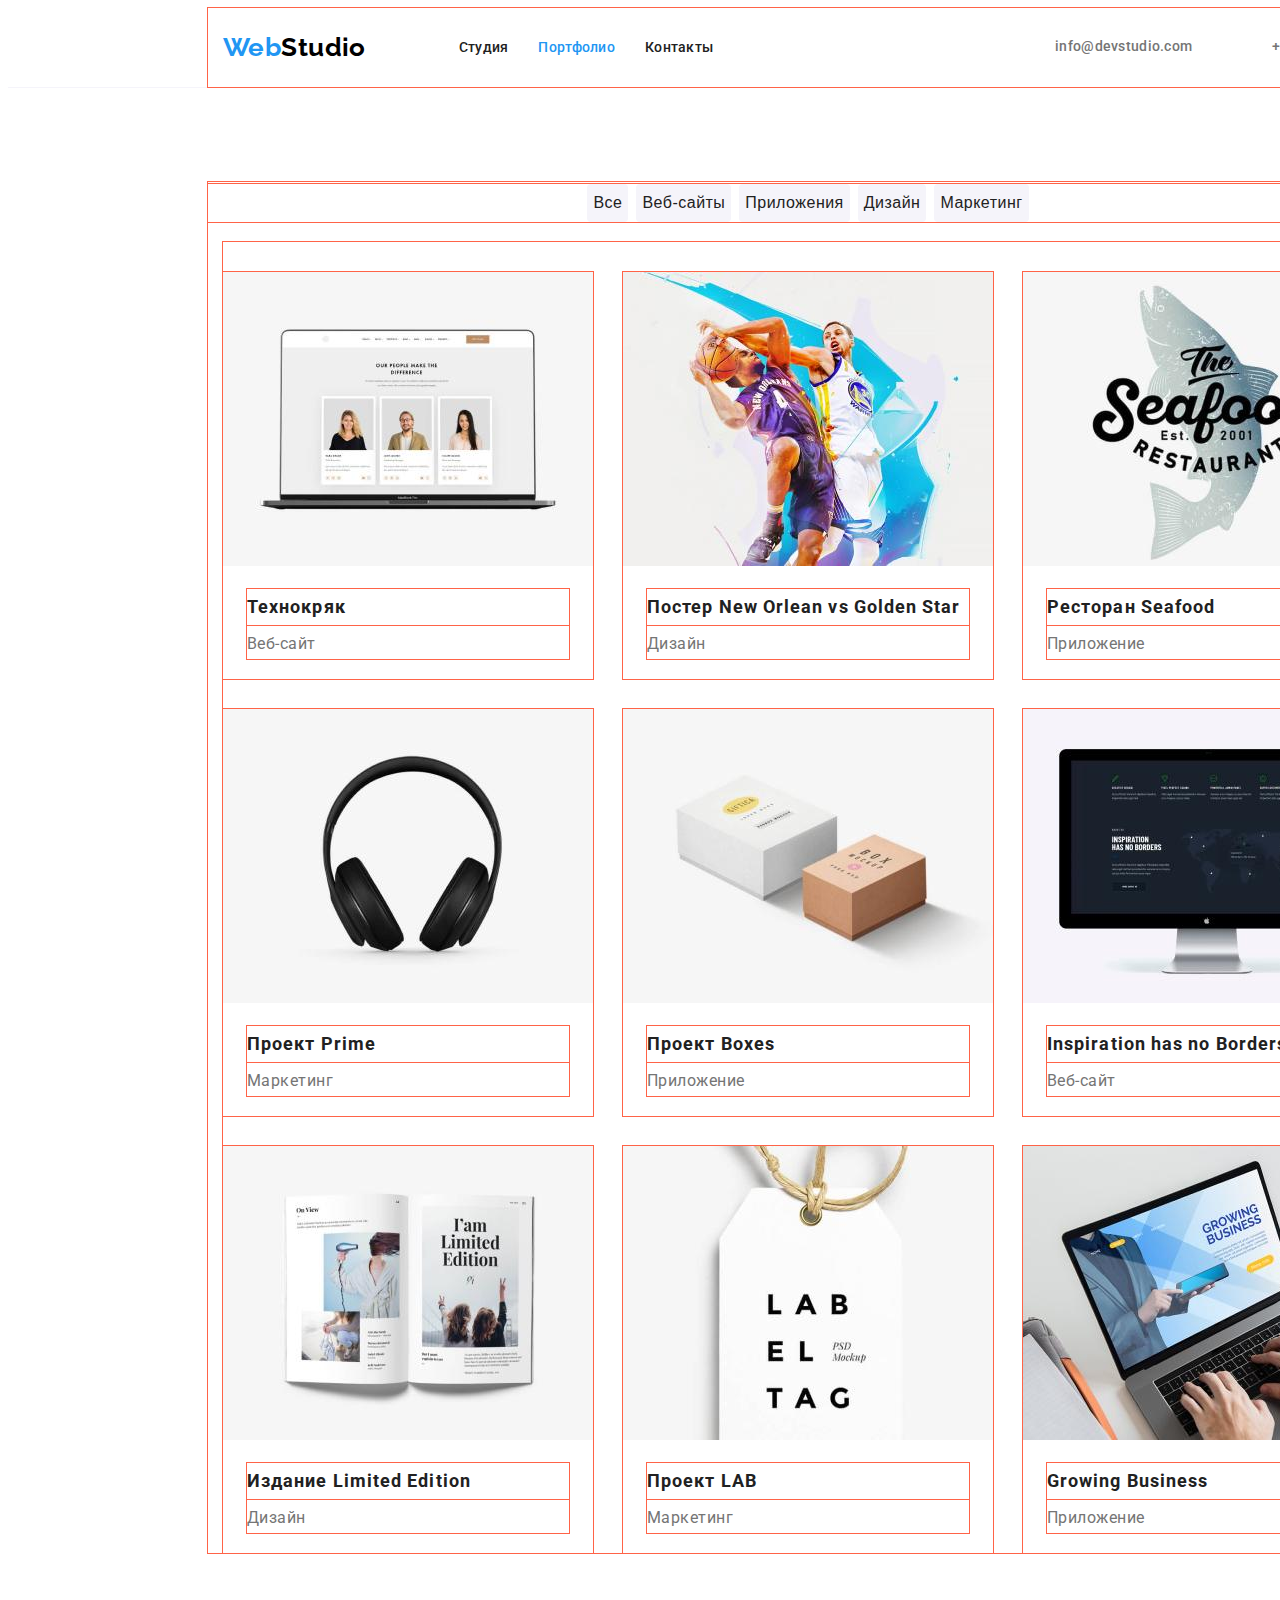
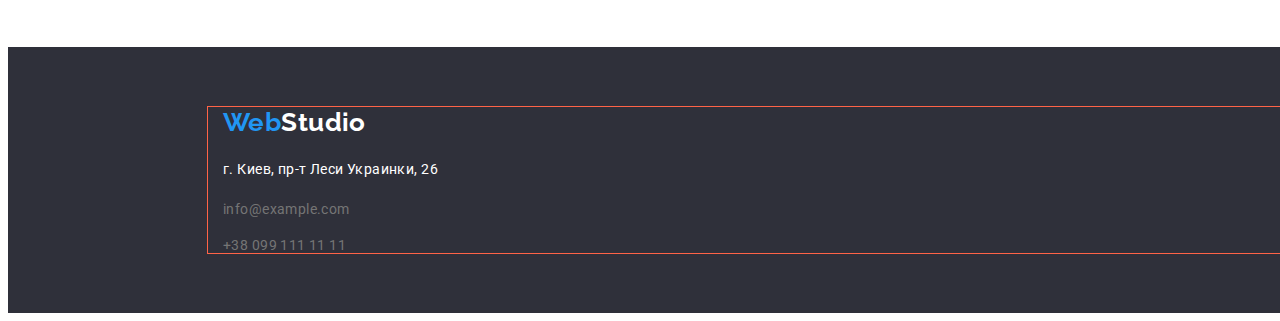
==== commit 663de82a: "Исправляет ошибки" ====
--- a/portfolio.html
+++ b/portfolio.html
@@ -11,7 +11,7 @@
     />
     <link
       rel="stylesheet"
-      href="https://cdnjs.cloudflare.com/ajax/libs/modern-normalize/1.0.0/modern-normalize.min.css"
+      href="https://github.com/sindresorhus/modern-normalize/blob/main/modern-normalize.css"
     />
     <link rel="stylesheet" href="./css/styles.css" />
   </head>
--- a/css/styles.css
+++ b/css/styles.css
@@ -31,12 +31,25 @@
 a {
   text-decoration: none;
 }
+h1,
+h2,
+h3,
+h4,
+h5,
+h6,
+p {
+  margin: 0;
+}
 .container {
   outline: 1px solid tomato;
   width: 1200px;
-  height: 100%;
-  margin-right: auto;
-  margin-left: auto;
+
+  margin-right: auto;
+  margin-left: auto;
+}
+section {
+  padding-top: 94px;
+  padding-bottom: 94px;
 }
 
 /* Шапка */
@@ -129,13 +142,12 @@
 /* Герой */
 .hero {
   background-color: var(--background-footer-color);
-  height: 600px;
 }
 
 .hero-text {
   display: block;
   margin: 0;
-  padding-top: 200px;
+
   color: var(--background-color);
   font-weight: 900;
   font-size: 44px;
@@ -147,11 +159,12 @@
 .hero .button {
   display: block;
   border: 0;
+  border-radius: 4px;
   padding: 10px 29px 10px 29px;
   margin-top: 30px;
   margin-left: auto;
   margin-right: auto;
-  border-radius: 4px;
+
   background-color: var(--accent-color);
   color: var(--background-color);
   font-weight: bold;
@@ -186,12 +199,15 @@
 }
 
 .peculiarities .peculiarities-title {
+  outline: 1px solid tomato;
   color: var(--title-color);
   font-weight: bold;
   line-height: 1.14;
   text-transform: uppercase;
 }
 .peculiarities .peculiarities-description {
+  margin-top: 10px;
+  outline: 1px solid tomato;
   color: var(--secondary-text-color);
   line-height: 1.71;
 }
@@ -201,7 +217,6 @@
 .our-work .container {
   display: flex;
   flex-wrap: wrap;
-  margin-top: 94px;
 }
 .container .work-card {
   display: flex;
@@ -209,7 +224,6 @@
   margin: 0 15px 0 15px;
 }
 .title-work {
-  margin: 0;
   margin-left: auto;
   margin-right: auto;
 }
@@ -229,18 +243,14 @@
 }
 /* Наша команда */
 .our-team {
-  height: 648px;
   background-color: var(--secondary-background-color);
 }
 
 .our-team .container {
-  margin-top: 94px;
   display: flex;
   flex-wrap: wrap;
 }
 .container .title-team {
-  padding-top: 94px;
-  margin: 0;
   margin-left: auto;
   margin-right: auto;
 }
@@ -272,8 +282,6 @@
 .project-buttons .container {
   display: flex;
   flex-wrap: wrap;
-  margin-top: 94px;
-  margin-bottom: 94px;
 }
 
 .buttons-container .buttons-list {
@@ -284,6 +292,10 @@
   margin-top: 2px;
   margin-bottom: 8px;
   width: 1200px;
+}
+
+.buttons-list .project-link:not(:last-child) {
+  margin-right: 8px;
 }
 .buttons-list .button {
   display: block;
@@ -291,11 +303,7 @@
   border-radius: 4px;
   padding-top: 6px;
   padding-bottom: 6px;
-}
-.buttons-list .project-link:not(:last-child) {
-  margin-right: 8px;
-}
-.buttons-list .button {
+
   color: var(--title-color);
   background-color: var(--secondary-background-color);
   font-weight: 500;
@@ -335,7 +343,6 @@
 
 .project-list .title {
   outline: 1px solid tomato;
-  margin: 0;
 
   color: var(--title-color);
   font-weight: bold;
@@ -345,7 +352,6 @@
 }
 
 .project-list .meaning {
-  margin: 0;
   margin-top: 4px;
 
   color: var(--secondary-text-color);
@@ -356,23 +362,20 @@
 /* Футер */
 
 footer {
-  height: 252px;
+  padding-top: 60px;
+  padding-bottom: 60px;
   background-color: var(--background-footer-color);
 }
 
 .logo-footer {
   display: block;
-  padding-top: 60px;
   margin-top: 0;
   margin-left: 15px;
   margin-right: auto;
 }
 .footer-address {
   padding: 0;
-  margin-top: 20px;
-  margin-left: 15px;
-  margin-right: 0;
-  margin-bottom: 60px;
+  margin: 20px 0 0 15px;
 }
 .footer-address .link-footer:not(:first-child) {
   padding-top: 20px;
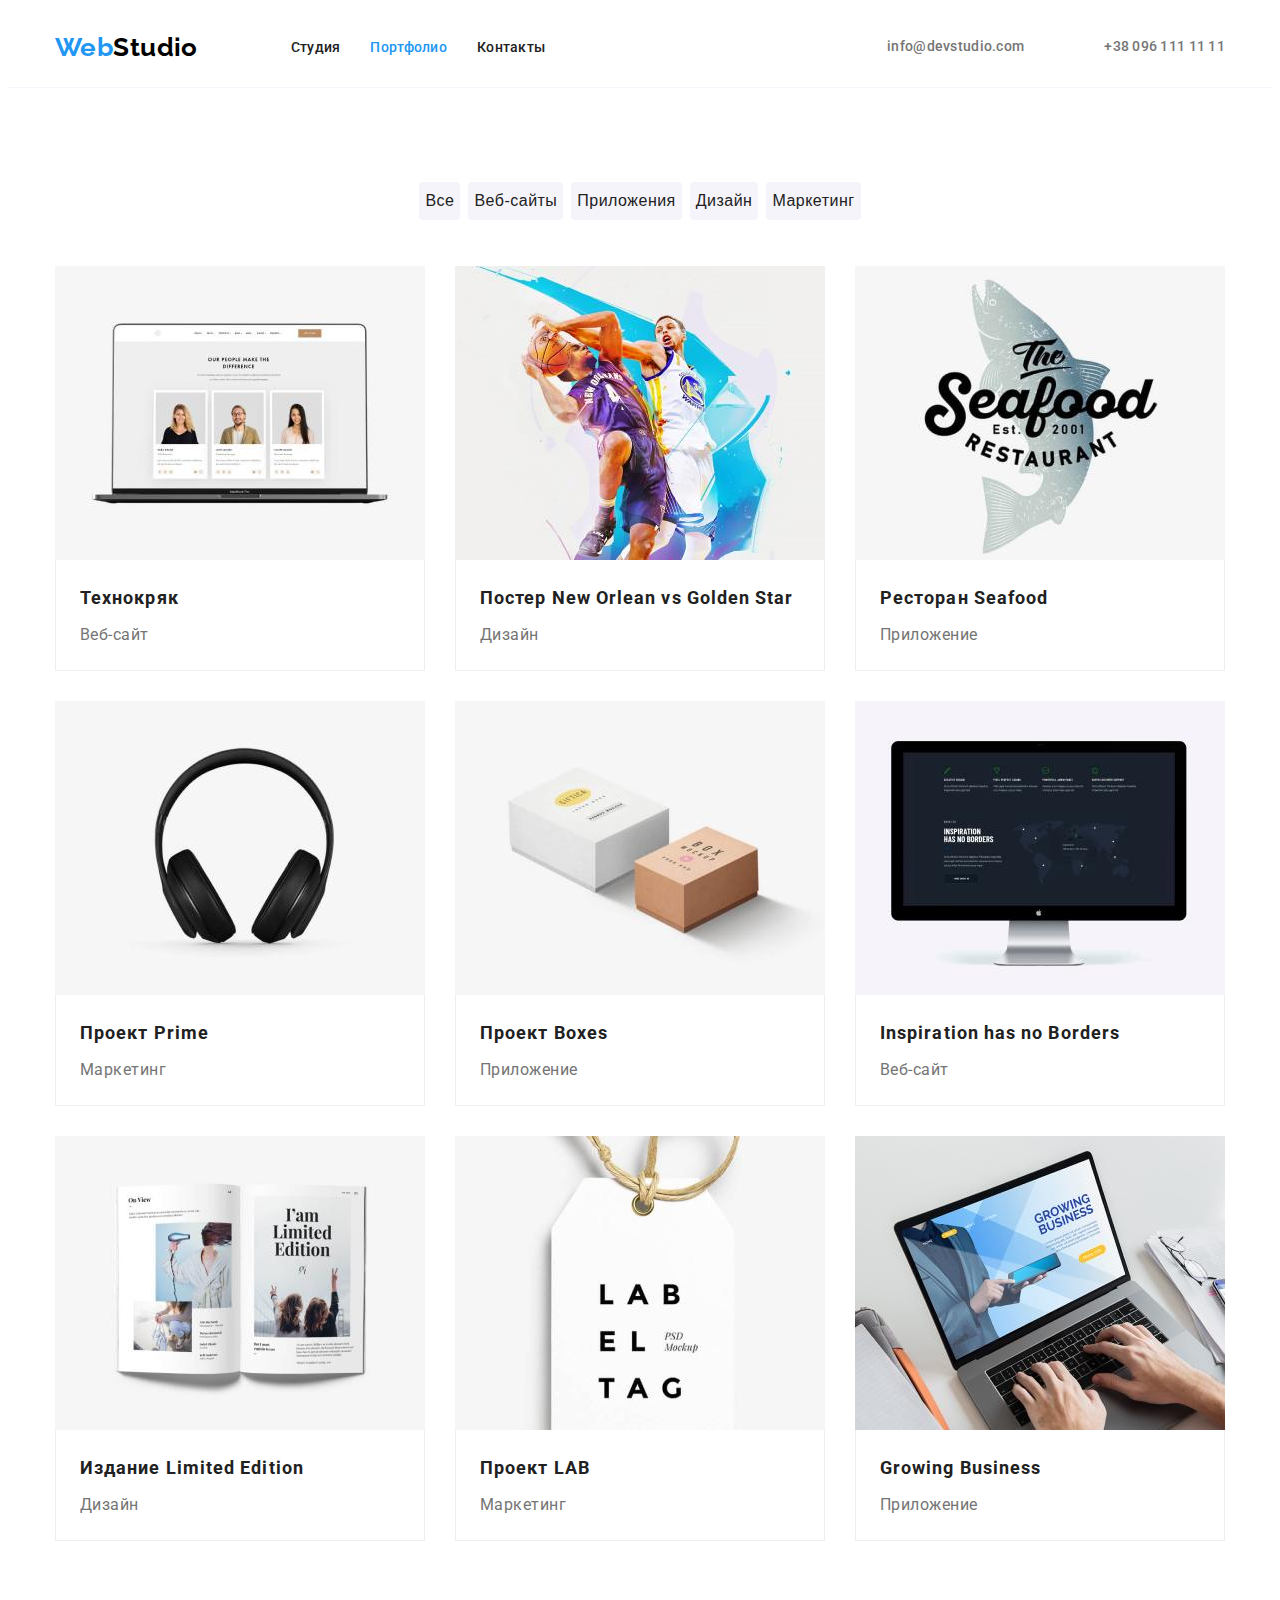
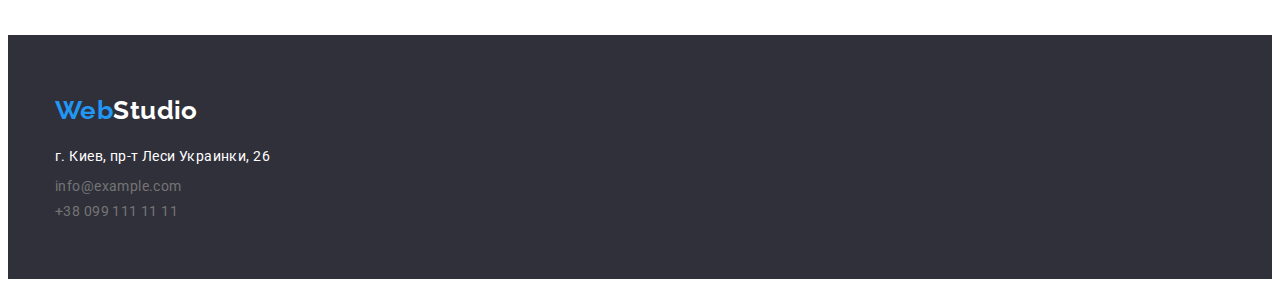
==== commit a1fcf1a0: "Вносит правки от ментора" ====
--- a/portfolio.html
+++ b/portfolio.html
@@ -44,7 +44,7 @@
 
     <main>
       <!-- Тело -->
-      <section class="project-buttons">
+      <section class="section project-buttons">
         <div class="container">
           <!-- Фильтр -->
 
--- a/css/styles.css
+++ b/css/styles.css
@@ -16,8 +16,6 @@
 }
 
 body {
-  width: 1600px;
-
   background-color: var(--background-color);
   color: var(--title-color);
   font-family: Roboto, sans-serif;
@@ -27,10 +25,18 @@
 
 ul {
   list-style: none;
+  padding-left: 0;
+  margin: 0;
 }
 a {
   text-decoration: none;
 }
+img {
+  display: block;
+  max-width: 100%;
+  height: auto;
+}
+
 h1,
 h2,
 h3,
@@ -41,13 +47,14 @@
   margin: 0;
 }
 .container {
-  outline: 1px solid tomato;
-  width: 1200px;
-
-  margin-right: auto;
-  margin-left: auto;
-}
-section {
+  width: 1170px;
+  padding-left: 15px;
+  padding-right: 15px;
+
+  margin-right: auto;
+  margin-left: auto;
+}
+.section {
   padding-top: 94px;
   padding-bottom: 94px;
 }
@@ -76,7 +83,8 @@
 }
 .logo-header {
   display: block;
-  margin: 24px 0 24px 15px;
+  margin-top: 24px;
+  margin-bottom: 24px;
 }
 .logo span {
   color: var(--black-logo-color);
@@ -86,7 +94,6 @@
 .site-nav {
   display: flex;
   align-items: center;
-  padding: 0;
   margin-left: 93px;
 }
 
@@ -117,7 +124,6 @@
   display: flex;
   padding-left: 0px;
   margin-left: auto;
-  margin-right: 15px;
 }
 
 .link .item + .item {
@@ -140,7 +146,10 @@
 /* Main СТУДИЯ */
 
 /* Герой */
+
 .hero {
+  padding-top: 200px;
+  padding-bottom: 200px;
   background-color: var(--background-footer-color);
 }
 
@@ -156,11 +165,12 @@
   letter-spacing: 0.06em;
   text-transform: uppercase;
 }
+/* Кнопка ГЕРОЯ */
 .hero .button {
   display: block;
   border: 0;
   border-radius: 4px;
-  padding: 10px 29px 10px 29px;
+  padding: 10px 30px;
   margin-top: 30px;
   margin-left: auto;
   margin-right: auto;
@@ -170,7 +180,6 @@
   font-weight: bold;
   font-size: 16px;
   line-height: 1.87;
-  display: flex;
   align-items: center;
   text-align: center;
   letter-spacing: 0.06em;
@@ -178,6 +187,9 @@
 }
 
 /* Особенности */
+.peculiarities {
+  padding-bottom: 0;
+}
 .peculiarities .container {
   display: flex;
   flex-wrap: wrap;
@@ -188,18 +200,13 @@
 }
 .container .card-set {
   display: flex;
-  padding: 0;
-  margin-left: 15px;
-  margin-right: 15px;
-  margin-top: 0;
-  margin-bottom: 0;
+  margin: 0 15px;
 }
 .container .item:not(:last-child) {
   margin-right: 30px;
 }
 
 .peculiarities .peculiarities-title {
-  outline: 1px solid tomato;
   color: var(--title-color);
   font-weight: bold;
   line-height: 1.14;
@@ -207,7 +214,7 @@
 }
 .peculiarities .peculiarities-description {
   margin-top: 10px;
-  outline: 1px solid tomato;
+
   color: var(--secondary-text-color);
   line-height: 1.71;
 }
@@ -220,8 +227,6 @@
 }
 .container .work-card {
   display: flex;
-  padding: 0;
-  margin: 0 15px 0 15px;
 }
 .title-work {
   margin-left: auto;
@@ -256,11 +261,16 @@
 }
 .container .team-card {
   display: flex;
-  padding: 0;
-  margin: 50px 15px 0 15px;
+  margin-top: 50px;
 }
 .team-card .item:not(:last-child) {
   margin-right: 30px;
+}
+.text-team {
+  padding-top: 30px;
+  padding-bottom: 30px;
+  border-radius: 0 0 4px 4px;
+  background-color: var(--background-color);
 }
 .our-team .name {
   color: var(--title-color);
@@ -270,6 +280,8 @@
   text-align: center;
 }
 .our-team .position {
+  margin-top: 10px;
+
   color: var(--secondary-text-color);
   font-size: 16px;
   line-height: 1.18;
@@ -285,13 +297,13 @@
 }
 
 .buttons-container .buttons-list {
-  outline: 1px solid tomato;
   display: flex;
   justify-content: center;
-  padding: 0;
-  margin-top: 2px;
-  margin-bottom: 8px;
-  width: 1200px;
+}
+.buttons-container {
+  padding-bottom: 16px;
+  margin-left: auto;
+  margin-right: auto;
 }
 
 .buttons-list .project-link:not(:last-child) {
@@ -320,30 +332,25 @@
 }
 /* Проекты */
 .container .project-list {
-  outline: 1px solid tomato;
   display: flex;
   flex-wrap: wrap;
-  margin: 0;
-  padding: 0;
-  margin-left: 15px;
-  margin-top: 12px;
-  margin-right: -15px;
+
+  margin-right: -30px;
 }
 
 .project-list .example-project {
-  outline: 1px solid tomato;
   margin-right: 30px;
   margin-top: 30px;
   flex-basis: calc(100% / 3 - 30px);
 }
 .object-text {
-  outline: 1px solid tomato;
-  margin: 20px 24px;
+  border-left: 1px solid #eeeeee;
+  border-bottom: 1px solid #eeeeee;
+  border-right: 1px solid #eeeeee;
+  padding: 20px 24px;
 }
 
 .project-list .title {
-  outline: 1px solid tomato;
-
   color: var(--title-color);
   font-weight: bold;
   font-size: 18px;
@@ -369,16 +376,12 @@
 
 .logo-footer {
   display: block;
-  margin-top: 0;
-  margin-left: 15px;
-  margin-right: auto;
 }
 .footer-address {
-  padding: 0;
-  margin: 20px 0 0 15px;
+  margin-top: 20px;
 }
 .footer-address .link-footer:not(:first-child) {
-  padding-top: 20px;
+  margin-top: 9px;
 }
 
 .logo-footer span {
